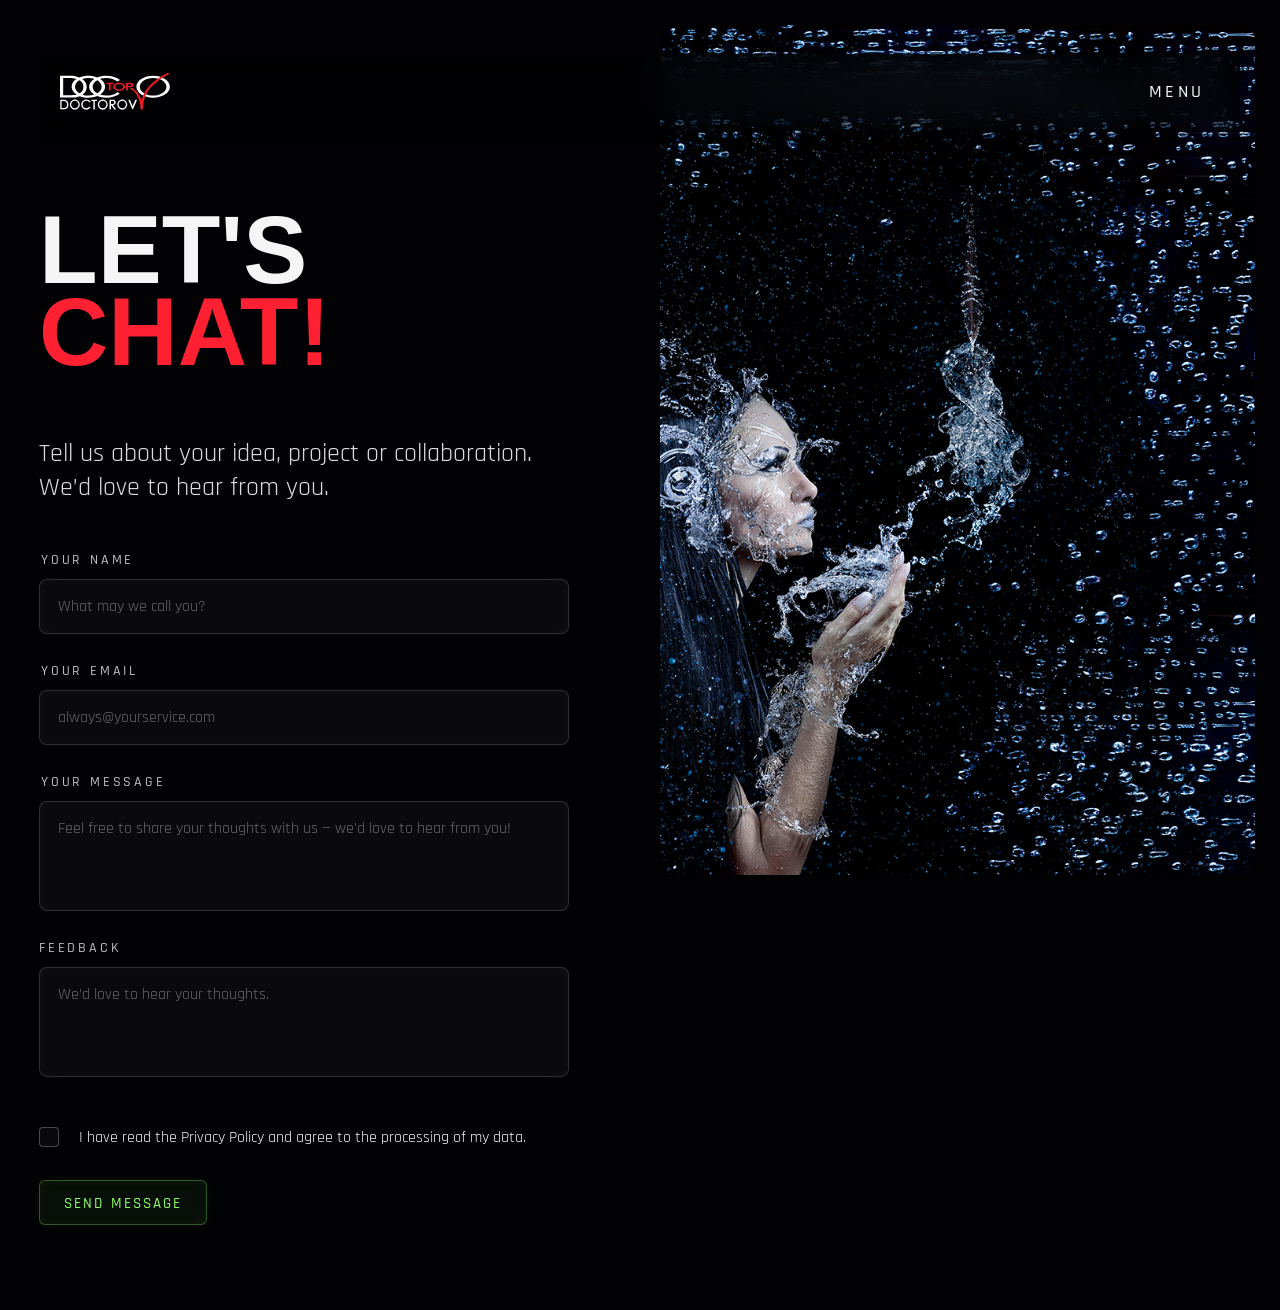
==== contact.html @ 5e94968d "checkpoint before header architecture cleanup" ====
<!doctype html>
<html lang="en">
  <head>
    <meta charset="UTF-8" />
    <meta name="viewport" content="width=device-width, initial-scale=1.0" />
    <link rel="preconnect" href="https://fonts.googleapis.com" />
    <link rel="preconnect" href="https://fonts.gstatic.com" crossorigin />
    <link
      href="https://fonts.googleapis.com/css2?family=Rajdhani:wght@300;400;500;600;700&family=IBM+Plex+Sans:ital,wght@0,100..700;1,100..700&family=Syncopate:wght@400;700&family=Syne:wght@400..800&display=swap"
      rel="stylesheet"
    />

    <link rel="stylesheet" href="css/variables.css" />
    <link rel="stylesheet" href="css/base.css" />
    <link rel="stylesheet" href="css/style.css" />
    <link rel="stylesheet" href="css/contact.css" />
    <script src="./js/header.js" defer></script>
    <script src="./js/components.js" defer></script>
    <script src="./js/contact.js" defer></script>

    <title>Contact — Valerie & Vadim Doctorov Art Foundation</title>
  </head>

  <body class="body-contact-page">
    <div id="site-header"></div>

    <!-- ======================= main ==================== -->

    <main class="main-contact-page">
      <div class="contact__content">
        <div class="contact__intro">
          <h1 class="contact__title">
            <span class="contact__title-line">LET'S</span>
            <span class="contact__title-line contact__title-line--accent"
              >CHAT!</span
            >
          </h1>
          <p class="contact__text">
            Tell us about your idea, project or collaboration. We’d love to hear
            from you.
          </p>
        </div>

        <form action="" class="contact__form" novalidate>
          <div class="contact__field">
            <div class="contact__field-head">
              <label for="name">Your name</label>
              <span class="contact__error"> Please enter your name </span>
            </div>
            <input
              id="name"
              name="name"
              type="text"
              placeholder="What may we call you?"
              required
            />
          </div>
          <div class="contact__field">
            <div class="contact__field-head">
              <label for="email">Your email</label>
              <span class="contact__error"> Please enter a valid email </span>
            </div>
            <input
              id="email"
              name="email"
              type="email"
              placeholder="always@yourservice.com"
              required
            />
          </div>
          <div class="contact__field">
            <div class="contact__field-head">
              <label for="message">Your message</label>
              <span class="contact__error"> Please enter your message </span>
            </div>
            <textarea
              id="message"
              name="message"
              placeholder="Feel free to share your thoughts with us — we’d love to hear from you!"
              required
            ></textarea>
          </div>
          <div class="contact__field contact__field--feedback">
            <label for="feedback">Feedback</label>
            <textarea
              id="feedback"
              name="feedback"
              placeholder="We’d love to hear your thoughts."
            ></textarea>
          </div>

          <label class="contact__consent">
            <input id="privacy" type="checkbox" name="privacy" required />
            <span class="contact__checkbox"></span>
            <span>
              I have read the Privacy Policy and agree to the processing of my
              data.
            </span>
          </label>

          <button class="contact__submit" type="submit">Send message</button>
        </form>
      </div>

      <div class="contact__image">
        <img src="./images/form_hero.jpg" alt="" />
      </div>
    </main>
  </body>
</html>
---- css/variables.css ----
:root {
  /* Colors */
  --color-bg: #020204;
  --color-text: #f5f5f5;
  --color-accent: #ff2132;
  --color-accent-green: #8dff6a;

  --color-muted: #dbdbdb;

  /* Fonts */
  --font-main: "Rajdhani", sans-serif;
  --font-heading: "Syncopate", sans-serif;
  --font-special: "IBM Plex Sans", sans-serif;

  /* Spacing */
  --space-xs: 8px;
  --space-sm: 16px;
  --space-md: 32px;
  --space-lg: 64px;
  --space-xl: 120px;

  /* Layout */
  --container-width: 1400px;
  --page-padding: 32px;
  --border-radius-but: 6px;

  --header-padding-inline: clamp(20px, 4vw, 32px);
}
---- css/base.css ----
*,
*::before,
*::after {
  box-sizing: border-box;
}

html {
  scroll-behavior: smooth;
}

body {
  margin: 0;
  background-color: var(--color-bg);
  color: var(--color-text);
  font-family: var(--font-main);
}

img {
  display: block;
  max-width: 100%;
}

a {
  color: inherit;
  text-decoration: none;
}

ul {
  margin: 0;
  padding: 0;
  list-style: none;
}
---- css/style.css ----
/* ======================== section Intro =========================== */
/* браузер может анимировать переход между двумя HTML-страницами одного сайта */

@view-transition {
  navigation: auto;
}

::view-transition-old(root) {
  animation: none;
}

::view-transition-new(root) {
  animation: page-enter 1.1s cubic-bezier(0.76, 0, 0.24, 1);
}

@keyframes page-enter {
  from {
    transform: translateY(100%);
  }

  to {
    transform: translateY(0);
  }
}

.intro {
  position: fixed;
  inset: 0;
  z-index: 100;

  display: grid;
  place-items: center;

  background-color: var(--color-bg);

  transition: transform 1.2s cubic-bezier(0.76, 0, 0.24, 1);
}
.intro--hide {
  transform: translateY(-100%);
}

.intro__logo {
  width: 180px;
  height: auto;
  animation: intro-logo-in 1.9s cubic-bezier(0.22, 1, 0.36, 1) both;
}

@keyframes intro-logo-in {
  from {
    opacity: 0;
    transform: scale(0.75);
  }

  to {
    opacity: 1;
    transform: scale(1);
  }
}
/* --------------------------------------------------------------- */

body.menu-open {
  overflow: hidden;
}

body.menu-open .hero {
  transform: translateY(100svh);
}

.header__overlay.is-open .header__overlay-link {
  opacity: 1;
  transform: translateY(0);
}

.header__overlay.is-open .header__overlay-link:nth-child(1) {
  transition-delay: 0.2s;
}

.header__overlay.is-open .header__overlay-link:nth-child(2) {
  transition-delay: 0.35s;
}

.header__overlay.is-open .header__overlay-link:nth-child(3) {
  transition-delay: 0.5s;
}

.header__overlay.is-open .header__overlay-link:nth-child(4) {
  transition-delay: 0.65s;
}

/* ======================== section Hero =========================== */
.header {
  position: absolute;
  top: 0;
  left: 0;
  width: 100%;
  padding: 54px 40px;
}

.header__logo-image {
  width: 110px;
  height: auto;
  display: block;
}

.header__nav {
  display: flex;
  justify-content: space-between;
  align-items: center;

  position: fixed;

  top: 0;
  inset-inline: 0;

  padding: 14px 20px 24px;
  isolation: isolate;

  z-index: 30;
  transition: transform 1.1s cubic-bezier(0.76, 0, 0.24, 1);
}

.header__nav::before {
  content: "";

  position: absolute;
  inset: 0;
  z-index: -1;

  background: rgba(2, 2, 4, 0.72);
  backdrop-filter: blur(18px);
  -webkit-backdrop-filter: blur(18px);

  mask-image: linear-gradient(to bottom, black 0%, black 65%, transparent 100%);

  -webkit-mask-image: linear-gradient(
    to bottom,
    black 0%,
    black 65%,
    transparent 100%
  );

  pointer-events: none;
  transition: opacity 0.3s ease;
}

.hero {
  height: min(100vh, 900px);
  display: grid;
  grid-template-columns: 46fr 54fr;
  background-color: var(--color-bg);
  gap: 40px;
  padding: 25px;

  position: relative;
  z-index: 25;
  transition: transform 1.1s cubic-bezier(0.76, 0, 0.24, 1);
}

.hero__image {
  width: 100%;
  height: 100%;
  object-fit: cover;
  border-radius: 16px;

  position: relative;
  z-index: 2;
}

.hero__content {
  min-width: 0;
  display: flex;
  align-items: flex-end;

  container-type: inline-size;

  position: relative;
  /* чтоби сделать absolut у .hero__motion */
}

/* ---------- buttons ----------- */
.header__menu-button,
.header__contact {
  font-family: var(--font-main);
  font-size: 18px;
  font-weight: 500;
  letter-spacing: 0.18em;
  text-transform: uppercase;

  color: var(--color-text);

  transition:
    color 0.3s ease,
    text-shadow 0.3s ease,
    border-color 0.3s ease,
    box-shadow 0.3s ease,
    transform 0.15s ease;
}

.header__menu-button {
  border: 0;
  padding: 12px 16px;
  background: transparent;
  cursor: pointer;
}

.header__contact {
  padding: 13px 24px 11px;

  border: 1px solid rgba(255, 255, 255, 0.18);
  border-radius: var(--border-radius-but);

  background: rgba(255, 255, 255, 0.06);
}

.header__menu-button:active,
.header__contact:active {
  transform: translateY(1px) scale(0.99);
}

/* .header__menu-button:hover,
.header__contact:hover {
  color: #ff3b30;

  text-shadow:
    0 0 6px rgba(255, 59, 48, 0.8),
    0 0 16px rgba(255, 59, 48, 0.45);
}

.header__menu-button:active,
.header__contact:active {
  transform: translateY(1px) scale(0.99);
} */

.header__menu-button:hover {
  color: #ff3b30;

  text-shadow:
    0 0 6px rgba(255, 59, 48, 0.8),
    0 0 16px rgba(255, 59, 48, 0.45);
}

.header__contact:hover {
  color: var(--color-accent);

  border-color: rgba(255, 59, 48, 0.4);
  background-color: rgba(255, 59, 48, 0.2);

  box-shadow:
    0 0 16px rgba(255, 59, 48, 0.3),
    0 0 36px rgba(255, 59, 48, 0.15),
    inset 0 0 16px rgba(255, 59, 48, 0.08);

  text-shadow:
    0 0 6px currentColor,
    0 0 14px currentColor;
}

.header__menu-icon {
  display: none;
}

/* ---------- title ----------- */

.hero__title-wrapper {
  width: 100%;
  position: relative;
  z-index: 3;
}

.hero__title {
  width: 100%;
  display: grid;
  grid-template-columns: repeat(12, minmax(0, 1fr));

  font-family: var(--font-heading);
  color: var(--color-text);
  font-size: 11cqw;
  line-height: 0.95;

  position: relative;
  z-index: 2;
}

.hero__title-line {
  grid-column: 1 / -1;
}

.hero__title-accent {
  color: var(--color-accent);
}

.hero__title-t {
  display: inline-block;
  margin-left: 1cqw;
}

.hero__title-line--vadim {
  grid-column: 5 / -1;
  justify-self: end;
}

.hero__title-line--art {
  grid-column: 4 / -1;
  transform: translateX(-3.5cqw);
}

.hero__ampersand {
  position: absolute;
  width: 21.2cqw;
  top: 4cqw;
  left: 59.4cqw;
}

.hero__ampersand--back {
  z-index: 1;
  /* display: none; */
}

.hero__ampersand--front {
  z-index: 3;
  display: none;
}

.hero__ampersand--font {
  display: none;
}

/* ------------------ hero__motion --------------- */

.hero__motion {
  position: absolute;
  inset: 0;
  pointer-events: none;

  z-index: 1;
}

.hero__viewfinder {
  position: absolute;

  width: auto;
  height: 14cqw;

  top: 18%;
  left: 8%;
}

.hero__marquee {
  position: absolute;
  top: calc(18% + 7cqw);
  transform: translateY(-50%);
}

.hero__marquee-track {
  display: flex;
  white-space: nowrap;
  width: max-content;

  animation: hero-marquee 18s linear infinite;
}

.hero__marquee-group {
  display: flex;
  flex-shrink: 0;
  gap: 3cqw;
  padding-right: 3cqw;

  white-space: nowrap;
}

@keyframes hero-marquee {
  from {
    transform: translateX(0);
  }

  to {
    transform: translateX(-50%);
  }
}

.hero__marquee-group span {
  color: var(--color-accent);
  font-weight: 500;
  text-transform: uppercase;
  letter-spacing: 0.25em;
}

/* ----------------------------------------------- */

.body-contact-page .header__contact {
  display: none;
}

/* -----------------------  header__overlay ------------------------- */

.header__overlay.is-open {
  opacity: 1;
  visibility: visible;
  pointer-events: auto;
}

.header__overlay {
  opacity: 0;
  visibility: hidden;
  pointer-events: none;

  --glow-x: 20%;
  --glow-y: 25%;

  position: fixed;
  inset: 0;
  padding: 60px 64px 70px;
  z-index: 20;

  display: grid;
  grid-template-rows: auto minmax(0, 1fr) auto;

  background:
    radial-gradient(
      circle at var(--glow-x) var(--glow-y),
      rgba(255, 0, 0, 0.1),
      transparent 30%
    ),
    radial-gradient(circle at 70% 33%, rgba(255, 0, 0, 0.2), transparent 100%),
    var(--color-bg);
}

.header__overlay::before {
  content: "";

  position: absolute;
  inset: 0;

  background: repeating-linear-gradient(
    to bottom,
    rgba(255, 255, 255, 0.08) 0,
    rgba(255, 255, 255, 0.08) 2px,
    transparent 2px,
    transparent 6px
  );

  mix-blend-mode: screen;
  opacity: 0.35;

  pointer-events: none;
}

/* ---------- overlay navigation ---------- */

.header__overlay-nav {
  display: flex;
  flex-direction: column;
  justify-content: center;
  padding-top: 6vh;
  padding-bottom: 6vh;
  gap: clamp(24px, 4vh, 56px);
  transform: translateY(3vh);
}
.header__overlay-link {
  display: grid;
  grid-template-columns: clamp(80px, 9vw, 140px) 1fr;
  column-gap: clamp(24px, 3.5vw, 60px);

  align-items: baseline;

  font-family: var(--font-heading);
  font-size: clamp(44px, 5.5vw, 95px);
  line-height: 0.9;

  color: var(--color-accent);
  text-shadow:
    0 0 6px rgba(255, 59, 48, 0.8),
    0 0 14px rgba(255, 59, 48, 0.5),
    0 0 28px rgba(3, 2, 2, 0.25);

  opacity: 0;
  transform: translateY(45px);

  transition:
    transform 0.9s cubic-bezier(0.22, 1, 0.36, 1),
    text-shadow 0.5s ease,
    opacity 0.9s ease;
}

.header__overlay-link:hover {
  transform: translateY(-2px);

  text-shadow:
    0 0 8px rgba(255, 59, 48, 0.8),
    0 0 18px rgba(255, 59, 48, 0.6),
    0 0 30px rgba(255, 59, 48, 0.4);
}

/* ---------- overlay utility text ---------- */

.header__overlay-top {
  line-height: 1;
}

.header__overlay-top,
.header__overlay-bottom {
  display: flex;
  justify-content: space-between;

  align-items: end;

  font-family: var(--font-main);
  /* font-weight: 400; */
  letter-spacing: 0.18em;
  text-transform: uppercase;
  color: #fff;
  font-size: 14px;
}

.header__overlay-actions,
.header__overlay-bottom-left,
.header__overlay-socials {
  display: flex;
  align-items: center;
}

.header__overlay-bottom-left {
  gap: 30px;
}

.header__overlay-actions,
.header__overlay-socials {
  gap: 20px;
}

.header__overlay-bottom-right {
  display: flex;
  flex-direction: column;
  align-items: flex-end;
  gap: 22px;
}

.header__overlay-logo {
  letter-spacing: 0.2em;
}

/* .header__overlay-logo-text {
  display: none;
}

.header__overlay-logo-image {
  display: block;
  width: 110px;
  height: auto;
  opacity: 80%;
} */

.header__overlay-logo-image {
  display: none;
}

.header__overlay-actions > button:nth-child(2),
.header__overlay-book {
  color: #8dff6a;
}

.header__language-button,
.header__close-button {
  font: inherit;
  color: inherit;
  letter-spacing: inherit;
  text-transform: inherit;

  border: 0;
  padding: 0;
  background: transparent;
  cursor: pointer;
}

.header__number-one {
  letter-spacing: 0.18em;
}

.header__overlay-r {
  letter-spacing: 0.1em;
}

.header__overlay-logo-accent {
  color: var(--color-accent);
}

.header__call-button {
  width: 45px;
  aspect-ratio: 1;

  display: flex;
  align-items: center;
  justify-content: center;

  border-radius: 50%;
  border: 1px solid rgba(141, 255, 106, 0.55);

  background: radial-gradient(
    circle at center,
    rgba(20, 120, 60, 0.16),
    rgba(5, 35, 20, 0.28)
  );

  box-shadow:
    0 0 16px rgba(141, 255, 106, 0.2),
    0 0 40px rgba(0, 255, 120, 0.12);

  backdrop-filter: blur(6px);
}

.header__call-button-icon {
  display: block;
  width: 26px;
  height: auto;
}

/* ---------- hover states ---------- */

.header__overlay-logo,
.header__overlay-actions button,
.header__overlay-bottom a {
  transition:
    color 0.5s ease,
    text-shadow 0.5s ease,
    opacity 0.5s ease,
    transform 0.5s ease;
}

.header__overlay-logo:hover,
.header__overlay-actions button:hover,
.header__overlay-bottom a:hover {
  opacity: 1;

  transform: translateY(-1px);

  text-shadow:
    0 0 6px currentColor,
    0 0 14px currentColor;
}

.header__call-button {
  transition:
    border-color 0.2s ease,
    box-shadow 0.2s ease;
}

.header__call-button:hover {
  border-color: rgba(141, 255, 106, 0.9);

  box-shadow:
    0 0 18px rgba(141, 255, 106, 0.35),
    0 0 42px rgba(0, 255, 120, 0.2);
}

.header__social-link {
  display: inline-flex;
  align-items: center;
}

.header__social-icon {
  display: none;
  width: 20px;
  height: 20px;
}
/* ---------- overlay responsive ---------- */

@media (max-width: 1200px) {
  .header__overlay {
    padding-inline: 36px;
    padding-block: 48px;
  }
}

@media (max-width: 700px) {
  .header__overlay {
    padding-inline: var(--header-padding-inline);
    padding-top: 36px;
    padding-bottom: 36px;
  }

  .header__overlay-nav {
    justify-content: flex-start;
    padding-bottom: 0;
  }

  .header__overlay-link {
    font-size: clamp(28px, 7vw, 44px);
    grid-template-columns: clamp(55px, 12vw, 80px) 1fr;
    column-gap: clamp(20px, 5vw, 40px);
  }

  .header__overlay-actions {
    position: fixed;
    top: 15px;
    right: 48px;

    height: 48px;
    align-items: center;
  }

  .header__overlay-bottom {
    align-items: flex-end;
  }

  .header__social-text {
    display: none;
  }

  .header__social-icon {
    display: block;
    opacity: 60%;
  }

  .header__overlay-socials {
    flex-direction: row;
    gap: 10px;
    align-items: flex-start;
  }

  .header__call-button {
    width: 34px;
  }

  /* .header__overlay-logo-text {
    display: none;
  } */

  /* .header__overlay-logo-image {
    display: block;
    width: 90px;
    height: auto;
    opacity: 80%;
  } */

  .header__overlay-logo,
  .header__close-button {
    display: none;
  }
}

@media (max-width: 500px) {
  .header__overlay-bottom {
    padding-top: 44px;
  }

  .header__call-button-icon {
    width: 18px;
  }

  .header__overlay-bottom-left {
    flex-direction: column;
    align-items: flex-start;
    gap: 10px;
  }

  .header__overlay-top,
  .header__overlay-bottom {
    font-size: 13px;
    letter-spacing: 0.15em;
  }
  .header__overlay-actions,
  .header__overlay-bottom-left,
  .header__overlay-socials {
    gap: 12px;
  }
}

@media (max-width: 370px) {
  .header__overlay-link > span:first-child {
    display: none;
  }

  .header__overlay-link {
    font-size: clamp(24px, 8.5vw, 30px);
    grid-template-columns: 1fr;
    column-gap: 0;
  }

  .header__overlay-bottom {
    font-size: 12px;
    flex-direction: column;
    align-items: flex-start;
    gap: 20px;
  }

  .header__overlay-bottom-right {
    align-items: flex-start;
  }
}

@media (max-height: 500px) {
  .header__overlay-nav {
    gap: clamp(10px, 3vh, 18px);
  }

  .header__overlay-link {
    font-size: clamp(26px, 9vh, 44px);
  }

  .header__overlay-top,
  .header__overlay-bottom {
    font-size: 13px;
    letter-spacing: 0.15em;
  }
  .header__overlay-actions,
  .header__overlay-bottom-left,
  .header__overlay-socials {
    gap: 12px;
  }

  .header__overlay-logo {
    letter-spacing: 0.15em;
  }
}

@media (max-width: 900px) and (max-height: 500px) {
  .header__logo-image {
    width: 90px;
    transform: translateY(-6px);
  }

  .header__overlay {
    padding-inline: 24px;
    padding-block: 24px;
  }

  .header__overlay-nav {
    transform: translateY(15vh);
  }

  .header__social-icon {
    width: 16px;
    height: 16px;
  }
}

/* ======================== section abotAs =========================== */

.hero__contact {
  display: none;
}

@media (max-width: 700px) {
  .header__logo-image {
    width: 75px;
  }

  .hero {
    grid-template-columns: 1fr;
    height: auto;
    padding-top: 100px;
  }
  .header__nav {
    padding-inline: var(--header-padding-inline);
  }

  .header__contact {
    display: none;
  }

  .hero__content {
    flex-direction: column;
    align-items: stretch;
  }

  body.menu-open .header__menu-button {
    color: var(--color-accent-green);
  }

  .header__menu-text {
    display: none;
  }

  .header__menu-icon {
    display: flex;
    flex-direction: column;
    gap: 4px;
  }

  .header__menu-icon span {
    width: 15px;
    height: 1px;
    border-radius: 999px;
    background-color: currentColor;
    transition:
      transform 0.35s ease,
      opacity 0.2s ease,
      width 0.25s ease,
      box-shadow 0.25s ease;
  }

  .header__menu-button:hover .header__menu-icon span {
    box-shadow:
      0 0 5px currentColor,
      0 0 10px currentColor;
  }

  .header__menu-button {
    display: flex;
    align-items: center;
    justify-content: center;

    width: 48px;
    height: 48px;
    padding: 0;
    margin-right: -18px;
  }

  .header__menu-button:focus {
    outline: none;
  }
  .header__menu-button:focus-visible {
    outline: none;
    text-shadow: 0 0 8px currentColor;
  }

  .hero__contact {
    display: block;
    width: 100%;
    margin-top: 28px;

    padding: 16px 20px;

    border: 1px solid rgba(255, 255, 255, 0.18);
    border-radius: 4px;

    text-align: center;

    font-family: var(--font-main);
    font-size: 16px;
    font-weight: 500;
    letter-spacing: 0.18em;
    text-transform: uppercase;

    color: var(--color-text);
    background: rgba(255, 255, 255, 0.06);
  }
  body.menu-open .header__menu-icon span:nth-child(1) {
    transform: translateY(5px) rotate(45deg);
  }

  body.menu-open .header__menu-icon span:nth-child(2) {
    opacity: 0;
  }

  body.menu-open .header__menu-icon span:nth-child(3) {
    transform: translateY(-5px) rotate(-45deg);
  }
}
---- css/contact.css ----
.main-contact-page {
  min-height: 100svh;
  position: relative;
  z-index: 25;
  background-color: var(--color-bg);

  display: grid;
  grid-template-columns: 1fr 1fr;
  gap: 40px;
  padding: 25px;

  transition: transform 1.1s cubic-bezier(0.76, 0, 0.24, 1);
}

.body-contact-page .header__nav {
  position: fixed;

  top: 54px;
  left: 40px;
  right: 40px;

  z-index: 30;
}

.body-contact-page.menu-open .main-contact-page {
  transform: translateY(-100%);
}
.body-contact-page.menu-open .header__nav {
  transform: translateY(-100svh);
}

/* -----------------image------------------------- */

.contact__image {
  min-width: 0;
  overflow: hidden;
  border-radius: 16px;
  height: calc(100svh - 50px);
  position: sticky;
  top: 25px;
  align-self: start;
}

.contact__image img {
  width: 100%;
  height: 100%;
  object-fit: cover;
  display: block;
}

/* ----------------- Contact - hero ------------------------- */
.contact__content {
  min-width: 0px;
  padding: 120px 4vw 60px 14px;
}

.contact__title {
  font-family: var(--font-heading);
  font-size: clamp(64px, 7.5vw, 130px);
  line-height: 0.85;
  color: var(--color-text);
}

.contact__title-line {
  display: block;
}

.contact__title-line--accent {
  color: var(--color-accent);
}

.contact__text {
  max-width: 560px;
  margin-top: 40px;

  font-family: var(--font-main);
  font-size: clamp(20px, 2vw, 32px);
  line-height: 1.35;

  color: var(--color-muted);
}

/* ----------------- Form ------------------------- */

.contact__form {
  margin-top: 45px;

  display: flex;
  flex-direction: column;
  gap: 28px;
  transition: color 0.3s ease;
}

.contact__field-head {
  display: flex;
  justify-content: space-between;
  align-items: baseline;
  gap: 16px;

  padding-left: 2px;
}

.contact__field {
  display: flex;
  flex-direction: column;
  gap: 10px;
}

.contact__field input,
.contact__field textarea {
  width: 100%;

  padding: 16px 18px;

  border: 1px solid rgba(255, 255, 255, 0.14);
  border-radius: 8px;

  background-color: rgba(255, 255, 255, 0.035);
  color: var(--color-text);

  font: inherit;
  outline: none;

  box-shadow:
    inset 0 0 16px rgba(255, 255, 255, 0.025),
    0 0 0 1px rgba(255, 255, 255, 0.015);

  transition:
    border-color 0.3s ease,
    box-shadow 0.3s ease,
    background-color 0.3s ease;
}

.contact__field textarea {
  min-height: 110px;
  resize: none;
}

.contact__field label {
  font-family: var(--font-main);
  font-size: 14px;
  font-weight: 500;
  letter-spacing: 0.2em;
  text-transform: uppercase;

  color: rgba(255, 255, 255, 0.75);
}

.contact__field:focus-within label {
  color: var(--color-accent-green);
}

.contact__field input:-webkit-autofill,
.contact__field input:-webkit-autofill:hover,
.contact__field input:-webkit-autofill:focus {
  -webkit-text-fill-color: var(--color-text);
  caret-color: var(--color-text);

  -webkit-box-shadow: 0 0 0 1000px var(--color-bg) inset;
}

.contact__field input::placeholder,
.contact__field textarea::placeholder {
  color: rgba(255, 255, 255, 0.38);
  opacity: 1;
}

/* ----------------- SUbmit ------------------------- */

.contact__submit {
  align-self: flex-start;

  padding: 13px 24px 11px;

  border: 1px solid rgba(141, 255, 106, 0.3);
  border-radius: var(--border-radius-but);

  background-color: rgba(141, 255, 106, 0.05);
  color: var(--color-accent-green);

  font-family: var(--font-main);
  font-size: 15px;
  font-weight: 500;

  letter-spacing: 0.14em;
  text-transform: uppercase;
  box-shadow:
    inset 0 0 14px rgba(141, 255, 106, 0.04),
    0 0 12px rgba(141, 255, 106, 0.06);
  cursor: pointer;

  transition:
    border-color 0.5s ease,
    box-shadow 0.5s ease,
    color 0.5s ease,
    background-color 0.3s ease,
    transform 0.15s ease;
}

/* ----------------- Chackbox ------------------------- */

.contact__consent input {
  position: absolute;
  opacity: 0;
}

.contact__consent {
  display: flex;
  align-items: center;
  gap: 20px;
  cursor: pointer;

  margin-top: 22px;
  margin-bottom: 4px;
}

.contact__checkbox {
  display: grid;
  place-items: center;

  width: 20px;
  height: 20px;
  flex-shrink: 0;

  border: 1px solid rgba(255, 255, 255, 0.25);
  border-radius: 4px;

  background-color: rgba(255, 255, 255, 0.035);

  transition:
    border-color 0.3s ease,
    background-color 0.3s ease,
    box-shadow 0.3s ease;
}

.contact__checkbox::after {
  content: "✓";
  color: white;
  font-size: 14px;
  opacity: 0;
  transition: opacity 0.2s ease;
}

.contact__consent input:focus-visible + .contact__checkbox {
  border-color: rgba(141, 255, 106, 0.7);

  box-shadow:
    inset 0 0 12px rgba(141, 255, 106, 0.06),
    0 0 12px rgba(141, 255, 106, 0.18);
}

.contact__consent input:checked + .contact__checkbox {
  border-color: var(--color-accent-green);
  background-color: rgba(141, 255, 106, 0.2);

  box-shadow:
    inset 0 0 12px rgba(141, 255, 106, 0.1),
    0 0 12px rgba(141, 255, 106, 0.2);
}

.contact__consent input:checked + .contact__checkbox::after {
  opacity: 1;
}

/* ----------------- Animation ------------------------- */

.contact__field input:focus,
.contact__field textarea:focus {
  border-color: rgba(141, 255, 106, 0.7);

  background-color: rgba(141, 255, 106, 0.08);

  box-shadow:
    inset 0 0 20px rgba(141, 255, 106, 0.06),
    0 0 14px rgba(141, 255, 106, 0.18);
}

.contact__submit:hover {
  color: var(--color-accent-green);

  border-color: rgba(141, 255, 106, 0.5);
  background-color: rgba(141, 255, 106, 0.2);

  box-shadow:
    0 0 16px rgba(141, 255, 106, 0.3),
    0 0 36px rgba(141, 255, 106, 0.15),
    inset 0 0 16px rgba(141, 255, 106, 0.08);

  text-shadow:
    0 0 6px currentColor,
    0 0 14px currentColor;
}

.contact__submit:active {
  transform: translateY(1px) scale(0.98);
}

/* ----------------- Validation ------------------------- */

.contact__error {
  opacity: 0;
  visibility: hidden;

  font-family: var(--font-main);
  font-size: 12px;
  letter-spacing: 0.04em;
  color: #ff3b30;

  transition: opacity 0.3s ease;
}

.contact__field.is-error .contact__error {
  opacity: 1;
  visibility: visible;
}

.contact__field.is-error input,
.contact__field.is-error textarea {
  border-color: rgba(255, 59, 48, 0.75);

  background-color: rgba(255, 59, 48, 0.04);

  box-shadow:
    inset 0 0 18px rgba(255, 59, 48, 0.06),
    0 0 14px rgba(255, 59, 48, 0.18);
}

.contact__field.is-error label {
  color: #ff3b30;
}

/* ----------------- Adaptiv ------------------------- */

@media (max-width: 780px) {
  .main-contact-page {
    grid-template-columns: 1fr;
  }

  .contact__image {
    order: -1;

    position: static;

    width: 100%;
    height: 55svh;
  }
  .contact__content {
    padding-top: 0;
  }
}
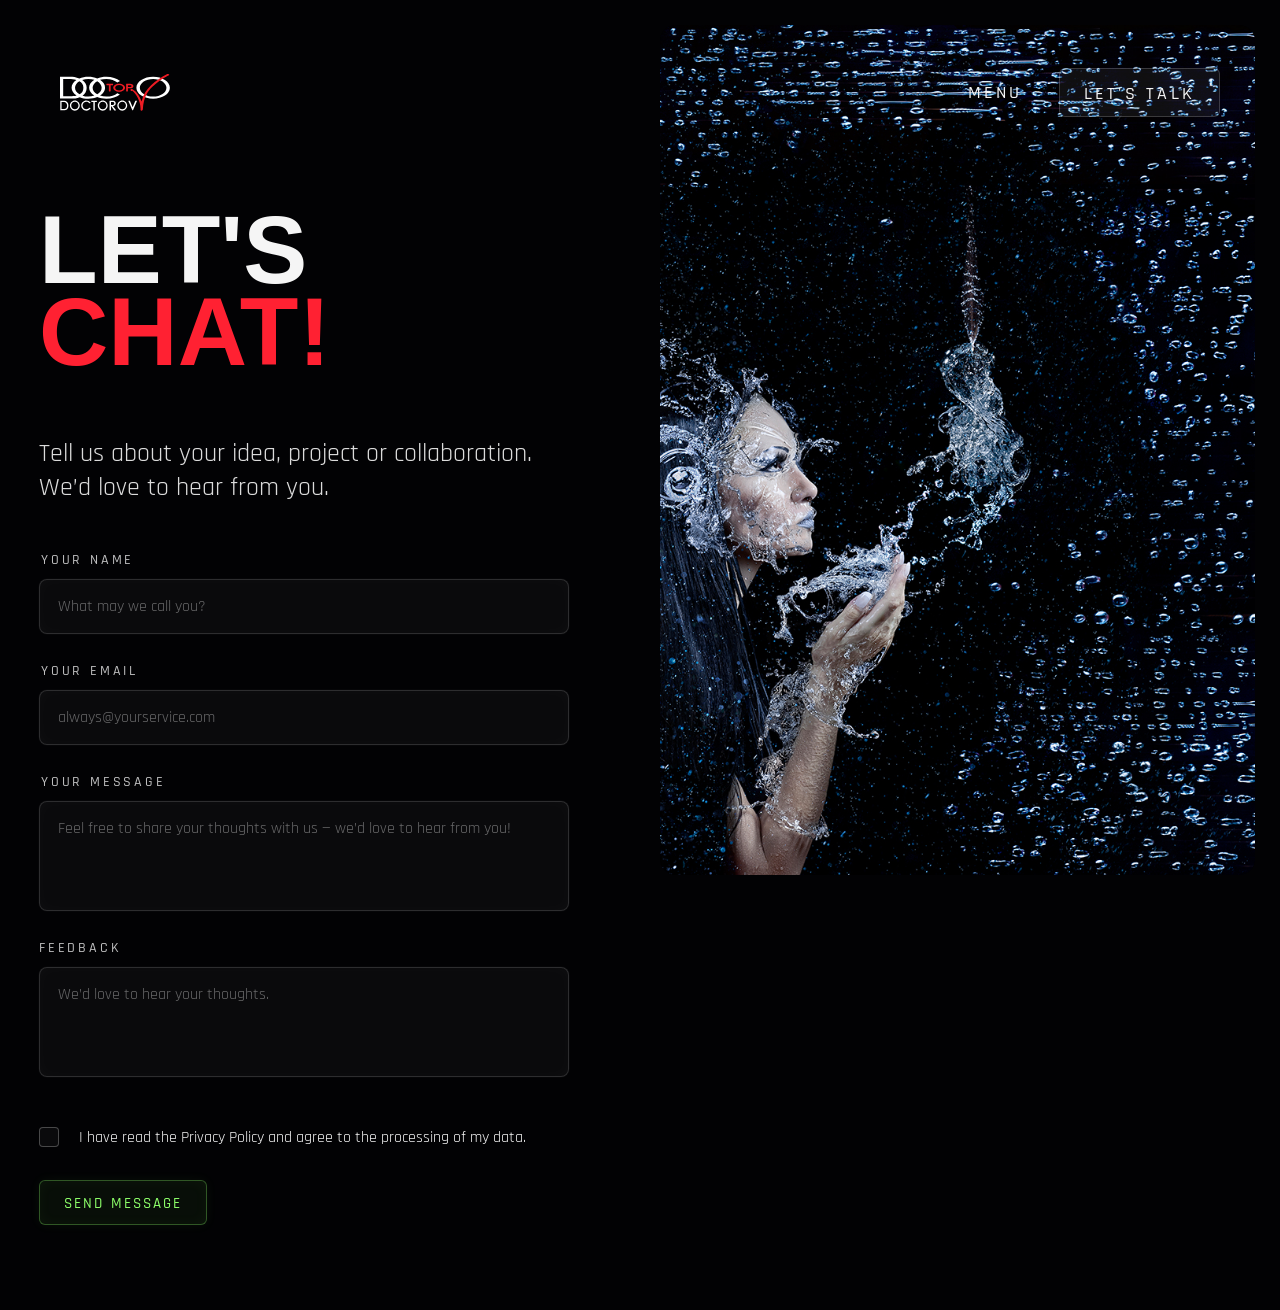
==== commit fe90cf52: "reparature" ====
--- a/contact.html
+++ b/contact.html
@@ -25,86 +25,87 @@
     <div id="site-header"></div>
 
     <!-- ======================= main ==================== -->
+    <div class="page-shell">
+      <main class="main-contact-page">
+        <div class="contact__content">
+          <div class="contact__intro">
+            <h1 class="contact__title">
+              <span class="contact__title-line">LET'S</span>
+              <span class="contact__title-line contact__title-line--accent"
+                >CHAT!</span
+              >
+            </h1>
+            <p class="contact__text">
+              Tell us about your idea, project or collaboration. We’d love to
+              hear from you.
+            </p>
+          </div>
 
-    <main class="main-contact-page">
-      <div class="contact__content">
-        <div class="contact__intro">
-          <h1 class="contact__title">
-            <span class="contact__title-line">LET'S</span>
-            <span class="contact__title-line contact__title-line--accent"
-              >CHAT!</span
-            >
-          </h1>
-          <p class="contact__text">
-            Tell us about your idea, project or collaboration. We’d love to hear
-            from you.
-          </p>
+          <form action="" class="contact__form" novalidate>
+            <div class="contact__field">
+              <div class="contact__field-head">
+                <label for="name">Your name</label>
+                <span class="contact__error"> Please enter your name </span>
+              </div>
+              <input
+                id="name"
+                name="name"
+                type="text"
+                placeholder="What may we call you?"
+                required
+              />
+            </div>
+            <div class="contact__field">
+              <div class="contact__field-head">
+                <label for="email">Your email</label>
+                <span class="contact__error"> Please enter a valid email </span>
+              </div>
+              <input
+                id="email"
+                name="email"
+                type="email"
+                placeholder="always@yourservice.com"
+                required
+              />
+            </div>
+            <div class="contact__field">
+              <div class="contact__field-head">
+                <label for="message">Your message</label>
+                <span class="contact__error"> Please enter your message </span>
+              </div>
+              <textarea
+                id="message"
+                name="message"
+                placeholder="Feel free to share your thoughts with us — we’d love to hear from you!"
+                required
+              ></textarea>
+            </div>
+            <div class="contact__field contact__field--feedback">
+              <label for="feedback">Feedback</label>
+              <textarea
+                id="feedback"
+                name="feedback"
+                placeholder="We’d love to hear your thoughts."
+              ></textarea>
+            </div>
+
+            <label class="contact__consent">
+              <input id="privacy" type="checkbox" name="privacy" required />
+              <span class="contact__checkbox"></span>
+              <span>
+                I have read the Privacy Policy and agree to the processing of my
+                data.
+              </span>
+            </label>
+
+            <button class="contact__submit" type="submit">Send message</button>
+          </form>
         </div>
 
-        <form action="" class="contact__form" novalidate>
-          <div class="contact__field">
-            <div class="contact__field-head">
-              <label for="name">Your name</label>
-              <span class="contact__error"> Please enter your name </span>
-            </div>
-            <input
-              id="name"
-              name="name"
-              type="text"
-              placeholder="What may we call you?"
-              required
-            />
-          </div>
-          <div class="contact__field">
-            <div class="contact__field-head">
-              <label for="email">Your email</label>
-              <span class="contact__error"> Please enter a valid email </span>
-            </div>
-            <input
-              id="email"
-              name="email"
-              type="email"
-              placeholder="always@yourservice.com"
-              required
-            />
-          </div>
-          <div class="contact__field">
-            <div class="contact__field-head">
-              <label for="message">Your message</label>
-              <span class="contact__error"> Please enter your message </span>
-            </div>
-            <textarea
-              id="message"
-              name="message"
-              placeholder="Feel free to share your thoughts with us — we’d love to hear from you!"
-              required
-            ></textarea>
-          </div>
-          <div class="contact__field contact__field--feedback">
-            <label for="feedback">Feedback</label>
-            <textarea
-              id="feedback"
-              name="feedback"
-              placeholder="We’d love to hear your thoughts."
-            ></textarea>
-          </div>
-
-          <label class="contact__consent">
-            <input id="privacy" type="checkbox" name="privacy" required />
-            <span class="contact__checkbox"></span>
-            <span>
-              I have read the Privacy Policy and agree to the processing of my
-              data.
-            </span>
-          </label>
-
-          <button class="contact__submit" type="submit">Send message</button>
-        </form>
-      </div>
-
-      <div class="contact__image">
-        <img src="./images/form_hero.jpg" alt="" />
-      </div>
-    </main>
+        <div class="contact__image">
+          <img src="./images/form_hero.jpg" alt="" />
+        </div>
+      </main>
+    </div>
   </body>
 </html>
--- a/css/style.css
+++ b/css/style.css
@@ -62,7 +62,14 @@
   overflow: hidden;
 }
 
-body.menu-open .hero {
+.page-shell {
+  position: relative;
+  z-index: 25;
+
+  transition: transform 1.1s cubic-bezier(0.76, 0, 0.24, 1);
+}
+
+body.menu-open .page-shell {
   transform: translateY(100svh);
 }
 
@@ -87,7 +94,7 @@
   transition-delay: 0.65s;
 }
 
-/* ======================== section Hero =========================== */
+/* ======================== section Header =========================== */
 .header {
   position: absolute;
   top: 0;
@@ -102,6 +109,24 @@
   display: block;
 }
 
+.header__logo-menu {
+  display: none;
+
+  font-family: var(--font-main);
+  font-size: 14px;
+  letter-spacing: 0.2em;
+  text-transform: uppercase;
+  color: #fff;
+}
+
+body.menu-open .header__logo-image {
+  display: none;
+}
+
+body.menu-open .header__logo-menu {
+  display: block;
+}
+
 .header__nav {
   display: flex;
   justify-content: space-between;
@@ -140,26 +165,28 @@
   );
 
   pointer-events: none;
+  opacity: 0;
   transition: opacity 0.3s ease;
 }
 
 .hero {
-  height: min(100vh, 900px);
+  height: 100svh;
   display: grid;
-  grid-template-columns: 46fr 54fr;
+  grid-template-columns: calc(100svh - 50px) minmax(0, 1fr);
   background-color: var(--color-bg);
-  gap: 40px;
+  gap: 25px;
   padding: 25px;
 
   position: relative;
   z-index: 25;
-  transition: transform 1.1s cubic-bezier(0.76, 0, 0.24, 1);
+  overflow: hidden;
 }
 
 .hero__image {
-  width: 100%;
-  height: 100%;
+  width: auto;
+  height: calc(100svh - 50px);
   object-fit: cover;
+  aspect-ratio: 1 / 1;
   border-radius: 16px;
 
   position: relative;
@@ -169,7 +196,8 @@
 .hero__content {
   min-width: 0;
   display: flex;
-  align-items: flex-end;
+  align-items: center;
+  justify-content: center;
 
   container-type: inline-size;
 
@@ -178,7 +206,15 @@
 }
 
 /* ---------- buttons ----------- */
+
+.header__actions {
+  display: flex;
+  align-items: center;
+  gap: 20px;
+}
+
 .header__menu-button,
+.header__language-button,
 .header__contact {
   font-family: var(--font-main);
   font-size: 18px;
@@ -196,6 +232,23 @@
     transform 0.15s ease;
 }
 
+.header__language-button {
+  border: 0;
+  padding: 0;
+  background: transparent;
+  cursor: pointer;
+
+  opacity: 0;
+  visibility: hidden;
+  pointer-events: none;
+}
+
+body.menu-open .header__language-button {
+  opacity: 1;
+  visibility: visible;
+  pointer-events: auto;
+}
+
 .header__menu-button {
   border: 0;
   padding: 12px 16px;
@@ -217,8 +270,7 @@
   transform: translateY(1px) scale(0.99);
 }
 
-/* .header__menu-button:hover,
-.header__contact:hover {
+.header__menu-button:hover {
   color: #ff3b30;
 
   text-shadow:
@@ -226,17 +278,11 @@
     0 0 16px rgba(255, 59, 48, 0.45);
 }
 
-.header__menu-button:active,
-.header__contact:active {
-  transform: translateY(1px) scale(0.99);
-} */
-
-.header__menu-button:hover {
-  color: #ff3b30;
-
+.header__language-button:hover {
+  color: var(--color-accent-green);
   text-shadow:
-    0 0 6px rgba(255, 59, 48, 0.8),
-    0 0 16px rgba(255, 59, 48, 0.45);
+    0 0 6px currentColor,
+    0 0 16px currentColor;
 }
 
 .header__contact:hover {
@@ -262,7 +308,8 @@
 /* ---------- title ----------- */
 
 .hero__title-wrapper {
-  width: 100%;
+  padding-bottom: 10%;
+  width: 64%;
   position: relative;
   z-index: 3;
 }
@@ -274,7 +321,7 @@
 
   font-family: var(--font-heading);
   color: var(--color-text);
-  font-size: 11cqw;
+  font-size: 7cqw;
   line-height: 0.95;
 
   position: relative;
@@ -306,9 +353,9 @@
 
 .hero__ampersand {
   position: absolute;
-  width: 21.2cqw;
-  top: 4cqw;
-  left: 59.4cqw;
+  width: 15cqw;
+  top: 0.9cqw;
+  left: 38.5cqw;
 }
 
 .hero__ampersand--back {
@@ -341,13 +388,13 @@
   width: auto;
   height: 14cqw;
 
-  top: 18%;
-  left: 8%;
+  top: 75%;
+  left: 19%;
 }
 
 .hero__marquee {
   position: absolute;
-  top: calc(18% + 7cqw);
+  top: calc(75% + 7cqw);
   transform: translateY(-50%);
 }
 
@@ -385,12 +432,6 @@
   letter-spacing: 0.25em;
 }
 
-/* ----------------------------------------------- */
-
-.body-contact-page .header__contact {
-  display: none;
-}
-
 /* -----------------------  header__overlay ------------------------- */
 
 .header__overlay.is-open {
@@ -413,7 +454,7 @@
   z-index: 20;
 
   display: grid;
-  grid-template-rows: auto minmax(0, 1fr) auto;
+  grid-template-rows: minmax(0, 1fr) auto;
 
   background:
     radial-gradient(
@@ -493,11 +534,6 @@
 
 /* ---------- overlay utility text ---------- */
 
-.header__overlay-top {
-  line-height: 1;
-}
-
-.header__overlay-top,
 .header__overlay-bottom {
   display: flex;
   justify-content: space-between;
@@ -512,7 +548,6 @@
   font-size: 14px;
 }
 
-.header__overlay-actions,
 .header__overlay-bottom-left,
 .header__overlay-socials {
   display: flex;
@@ -523,7 +558,6 @@
   gap: 30px;
 }
 
-.header__overlay-actions,
 .header__overlay-socials {
   gap: 20px;
 }
@@ -535,53 +569,16 @@
   gap: 22px;
 }
 
-.header__overlay-logo {
-  letter-spacing: 0.2em;
-}
-
-/* .header__overlay-logo-text {
-  display: none;
-}
-
-.header__overlay-logo-image {
-  display: block;
-  width: 110px;
-  height: auto;
-  opacity: 80%;
-} */
-
-.header__overlay-logo-image {
-  display: none;
-}
-
-.header__overlay-actions > button:nth-child(2),
 .header__overlay-book {
   color: #8dff6a;
 }
 
-.header__language-button,
-.header__close-button {
-  font: inherit;
-  color: inherit;
-  letter-spacing: inherit;
-  text-transform: inherit;
-
-  border: 0;
-  padding: 0;
-  background: transparent;
-  cursor: pointer;
-}
-
 .header__number-one {
   letter-spacing: 0.18em;
 }
 
 .header__overlay-r {
   letter-spacing: 0.1em;
-}
-
-.header__overlay-logo-accent {
-  color: var(--color-accent);
 }
 
 .header__call-button {
@@ -616,8 +613,6 @@
 
 /* ---------- hover states ---------- */
 
-.header__overlay-logo,
-.header__overlay-actions button,
 .header__overlay-bottom a {
   transition:
     color 0.5s ease,
@@ -626,8 +621,6 @@
     transform 0.5s ease;
 }
 
-.header__overlay-logo:hover,
-.header__overlay-actions button:hover,
 .header__overlay-bottom a:hover {
   opacity: 1;
 
@@ -689,15 +682,6 @@
     column-gap: clamp(20px, 5vw, 40px);
   }
 
-  .header__overlay-actions {
-    position: fixed;
-    top: 15px;
-    right: 48px;
-
-    height: 48px;
-    align-items: center;
-  }
-
   .header__overlay-bottom {
     align-items: flex-end;
   }
@@ -720,22 +704,6 @@
   .header__call-button {
     width: 34px;
   }
-
-  /* .header__overlay-logo-text {
-    display: none;
-  } */
-
-  /* .header__overlay-logo-image {
-    display: block;
-    width: 90px;
-    height: auto;
-    opacity: 80%;
-  } */
-
-  .header__overlay-logo,
-  .header__close-button {
-    display: none;
-  }
 }
 
 @media (max-width: 500px) {
@@ -753,12 +721,11 @@
     gap: 10px;
   }
 
-  .header__overlay-top,
   .header__overlay-bottom {
     font-size: 13px;
     letter-spacing: 0.15em;
   }
-  .header__overlay-actions,
+
   .header__overlay-bottom-left,
   .header__overlay-socials {
     gap: 12px;
@@ -797,19 +764,14 @@
     font-size: clamp(26px, 9vh, 44px);
   }
 
-  .header__overlay-top,
   .header__overlay-bottom {
     font-size: 13px;
     letter-spacing: 0.15em;
   }
-  .header__overlay-actions,
+
   .header__overlay-bottom-left,
   .header__overlay-socials {
     gap: 12px;
-  }
-
-  .header__overlay-logo {
-    letter-spacing: 0.15em;
   }
 }
 
@@ -861,6 +823,7 @@
   .hero__content {
     flex-direction: column;
     align-items: stretch;
+    justify-content: center;
   }
 
   body.menu-open .header__menu-button {
--- a/css/contact.css
+++ b/css/contact.css
@@ -22,9 +22,6 @@
   z-index: 30;
 }
 
-.body-contact-page.menu-open .main-contact-page {
-  transform: translateY(-100%);
-}
 .body-contact-page.menu-open .header__nav {
   transform: translateY(-100svh);
 }
